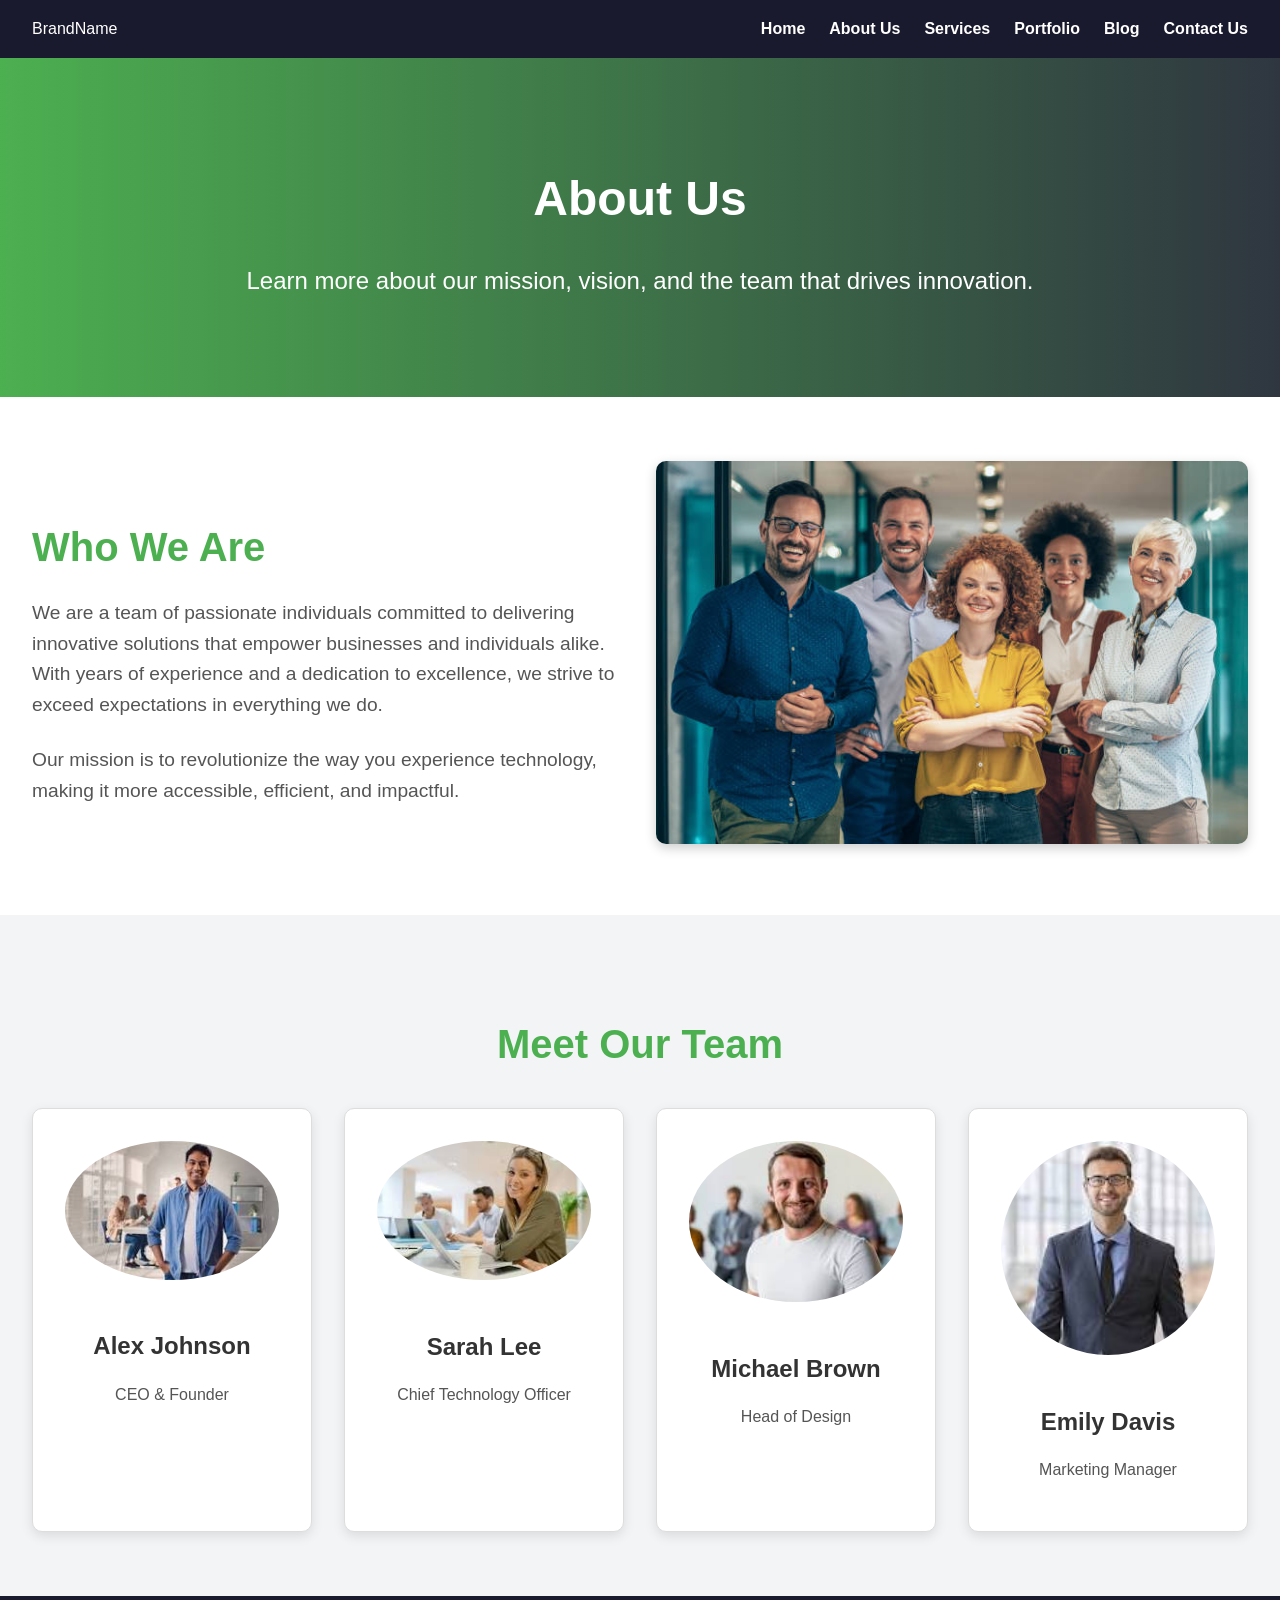
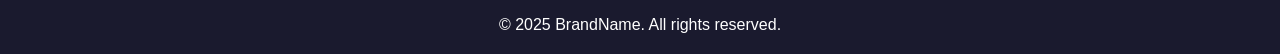
==== src/about_us.html @ cf4699b6 "Add About_us html and css code" ====
<!DOCTYPE html>
<html lang="en">
<head>
    <meta charset="UTF-8">
    <meta name="viewport" content="width=device-width, initial-scale=1.0">
    <title>About Us | BrandName</title>
    <link rel="stylesheet" href="../styles/about_us.css">

</head>
<body>
    <header class="header">
        <nav class="navbar">
            <div class="logo">BrandName</div>
            <ul class="nav-links">
                <li><a href="index.html">Home</a></li>
                <li><a href="about.html">About Us</a></li>
                <li><a href="">Services</a></li>
                <li><a href="portfolio.html">Portfolio</a></li>
                <li><a href="blog.html">Blog</a></li>
                <li><a href="">Contact Us</a></li>
            </ul>
        </nav>
    </header>

    <main>
        <section class="hero">
            <h1>About Us</h1>
            <p>Learn more about our mission, vision, and the team that drives innovation.</p>
        </section>

        <section class="about">
            <div class="about-text">
                <h2>Who We Are</h2>
                <p>We are a team of passionate individuals committed to delivering innovative solutions that empower businesses and individuals alike. With years of experience and a dedication to excellence, we strive to exceed expectations in everything we do.</p>
                <p>Our mission is to revolutionize the way you experience technology, making it more accessible, efficient, and impactful.</p>
            </div>
            <div class="about-image">
                <img src="../assets/about1.jpg" alt="Our Team">
            </div>
        </section>

        <section class="team">
            <h2>Meet Our Team</h2>
            <div class="team-members">
                <div class="team-member">
                    <img src="../assets/about2.jpeg" alt="Team Member 1">
                    <h3>Alex Johnson</h3>
                    <p>CEO & Founder</p>
                </div>
                <div class="team-member">
                    <img src="../assets/about4.jpeg" alt="Team Member 2">
                    <h3>Sarah Lee</h3>
                    <p>Chief Technology Officer</p>
                </div>
                <div class="team-member">
                    <img src="../assets/about3.jpeg" alt="Team Member 3">
                    <h3>Michael Brown</h3>
                    <p>Head of Design</p>
                </div>
                <div class="team-member">
                    <img src="../assets/about5.jpeg" alt="Team Member 4">
                    <h3>Emily Davis</h3>
                    <p>Marketing Manager</p>
                </div>
            </div>
        </section>
    </main>

    <footer class="footer">
        <p>&copy; 2025 BrandName. All rights reserved.</p>
    </footer>
</body>
</html>
---- styles/about_us.css ----
/* General Reset */ 
        body {
            margin: 0;
            font-family: poppins, sans-serif;
            line-height: 1.6;
            color: #333;
            background-color: #f9f9f9;
        }
        
        /* Header */
        .header {
            background-color: #1a1a2e;
            color: #fff;
            padding: 1rem 2rem;
            position: sticky;
            top: 0;
            z-index: 1000;
        }
        
        .navbar {
            display: flex;
            justify-content: space-between;
            align-items: center;
        }
        
        .nav-links {
            list-style: none;
            display: flex;
            gap: 1.5rem;
            margin: 0;
            padding: 0;
        }
        
        .nav-links a {
            color: #fff;
            text-decoration: none;
            font-weight: bold;
            transition: color 0.3s ease;
        }
        
        .nav-links a:hover {
            color: #4caf50;
        }
        
        /* Hero Section */
        .hero {
            padding: 4rem 2rem;
            background: linear-gradient(to right, #4caf50, #2f3640);
            color: #fff;
            text-align: center;
        }
        
        .hero h1 {
            font-size: 3rem;
            margin-bottom: 1rem;
        }
        
        .hero p {
            font-size: 1.5rem;
            margin-bottom: 2rem;
        }
        
        /* About Section */
        .about {
            padding: 4rem 2rem;
            background-color: #fff;
            display: flex;
            flex-wrap: wrap;
            gap: 2rem;
            align-items: center;
        }
        
        .about-text {
            flex: 1;
            min-width: 300px;
        }
        
        .about-text h2 {
            font-size: 2.5rem;
            margin-bottom: 1rem;
            color: #4caf50;
        }
        
        .about-text p {
            font-size: 1.2rem;
            margin-bottom: 1.5rem;
            color: #555;
        }
        
        .about-image {
            flex: 1;
            min-width: 300px;
        }
        
        .about-image img {
            width: 100%;
            border-radius: 10px;
            box-shadow: 0 4px 12px rgba(0, 0, 0, 0.2);
        }
        
        /* Team Section */
        .team {
            padding: 4rem 2rem;
            background-color: #f3f4f6;
            text-align: center;
        }
        
        .team h2 {
            font-size: 2.5rem;
            margin-bottom: 2rem;
            color: #4caf50;
        }
        
        .team-members {
            display: grid;
            grid-template-columns: repeat(auto-fit, minmax(250px, 1fr));
            gap: 2rem;
        }
        
        .team-member {
            background-color: #fff;
            border: 1px solid #ddd;
            border-radius: 10px;
            padding: 2rem;
            box-shadow: 0 4px 12px rgba(0, 0, 0, 0.1);
            transition: transform 0.3s ease;
        }
        
        .team-member:hover {
            transform: translateY(-5px);
            box-shadow: 0 6px 15px rgba(0, 0, 0, 0.2);
        }
        
        .team-member img {
            width: 100%;
            border-radius: 50%;
            margin-bottom: 1rem;
        }
        
        .team-member h3 {
            font-size: 1.5rem;
            margin-bottom: 0.5rem;
        }
        
        .team-member p {
            font-size: 1rem;
            color: #555;
        }
        
        /* Footer */
        .footer {
            background-color: #1a1a2e;
            color: #fff;
            text-align: center;
            padding: 1rem 0;
        }
        
        .footer p {
            margin: 0;
        }
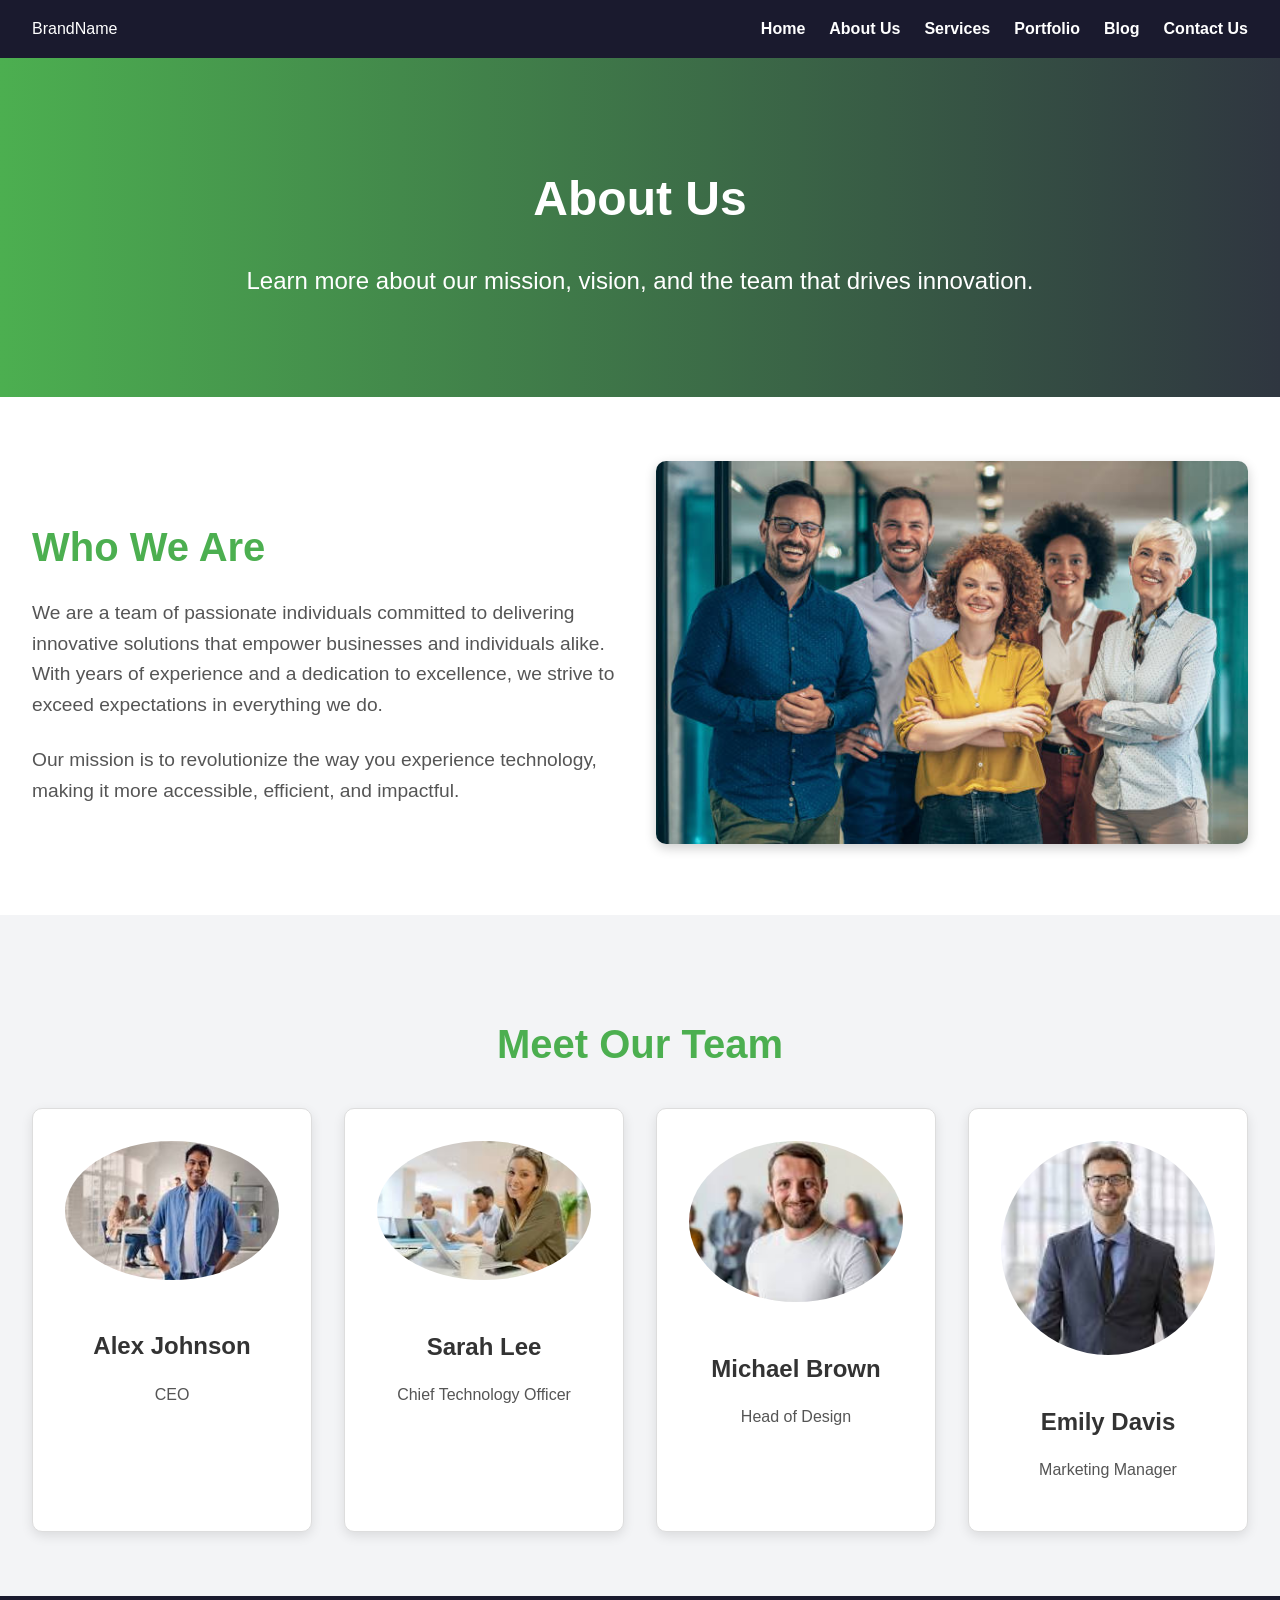
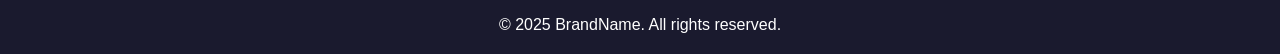
==== commit 12379087: "add some changes in about_us.html" ====
--- a/src/about_us.html
+++ b/src/about_us.html
@@ -45,7 +45,7 @@
                 <div class="team-member">
                     <img src="../assets/about2.jpeg" alt="Team Member 1">
                     <h3>Alex Johnson</h3>
-                    <p>CEO & Founder</p>
+                    <p>CEO</p>
                 </div>
                 <div class="team-member">
                     <img src="../assets/about4.jpeg" alt="Team Member 2">
